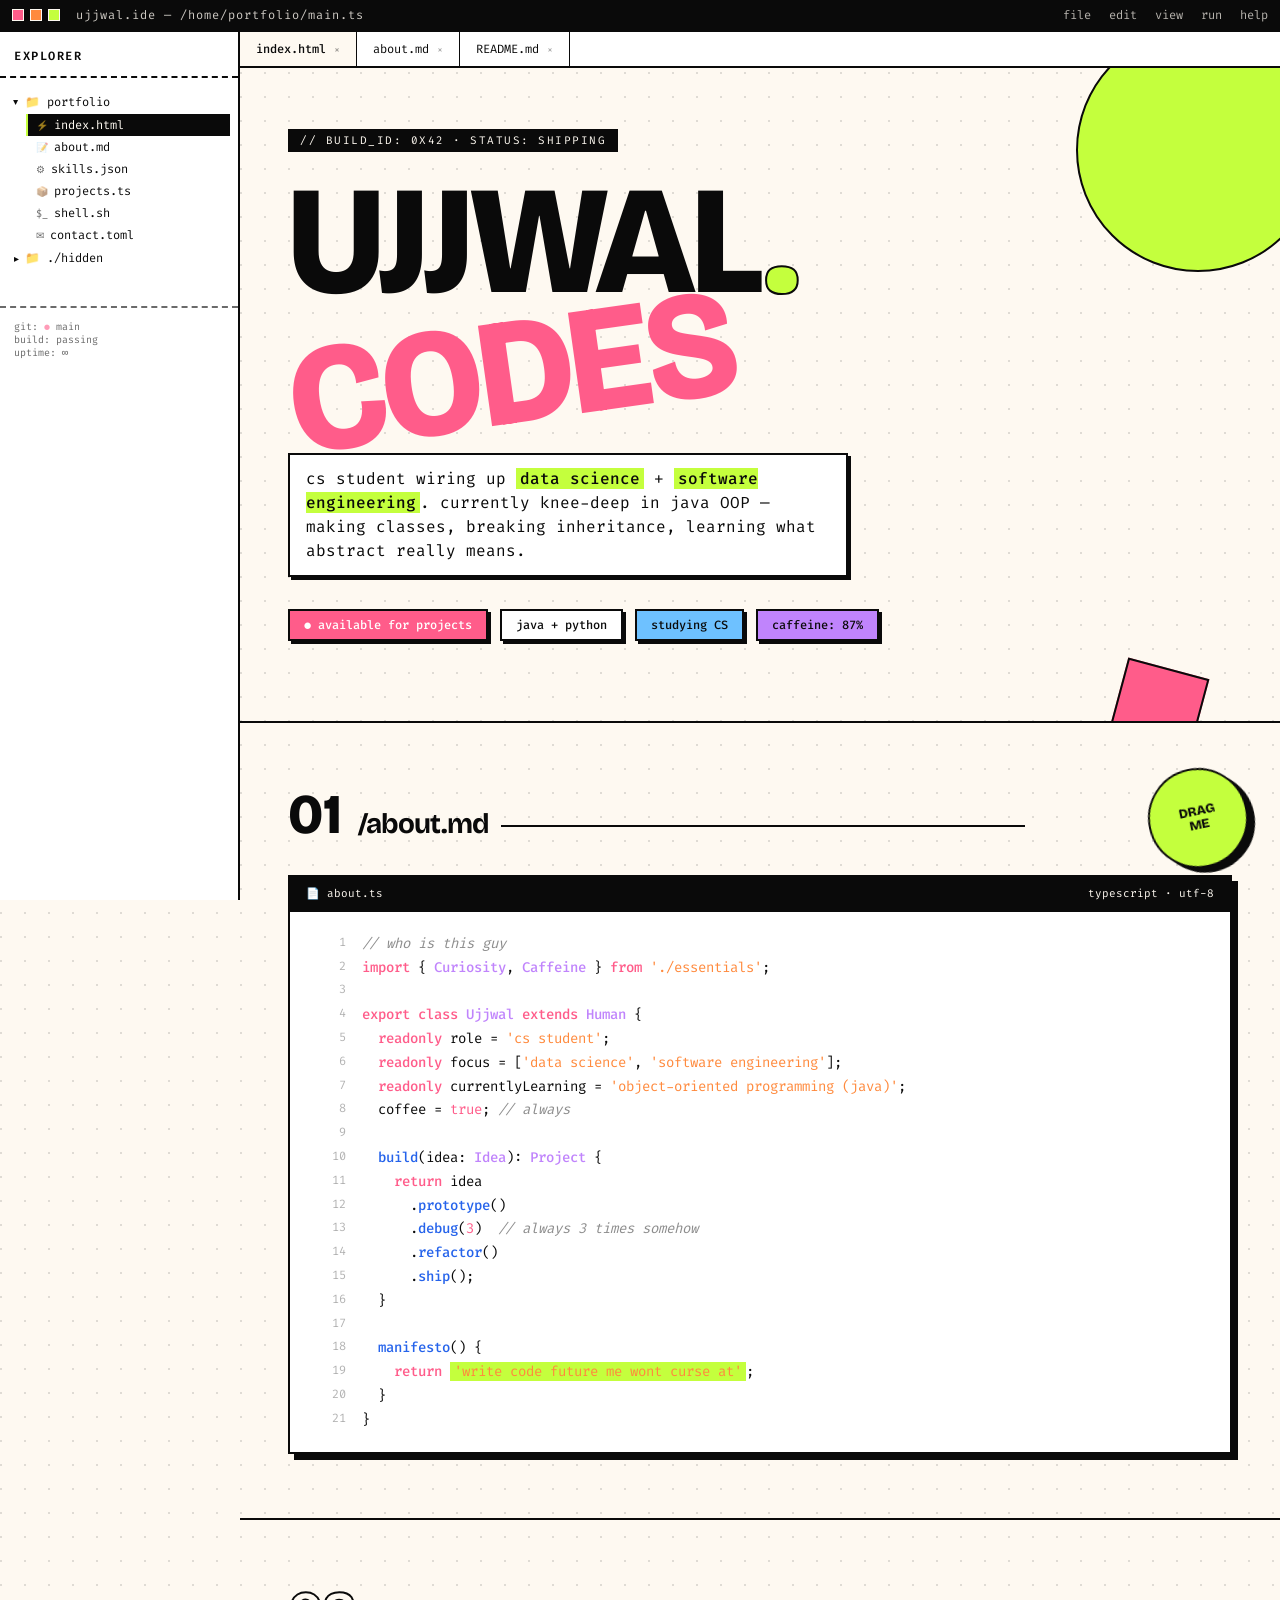
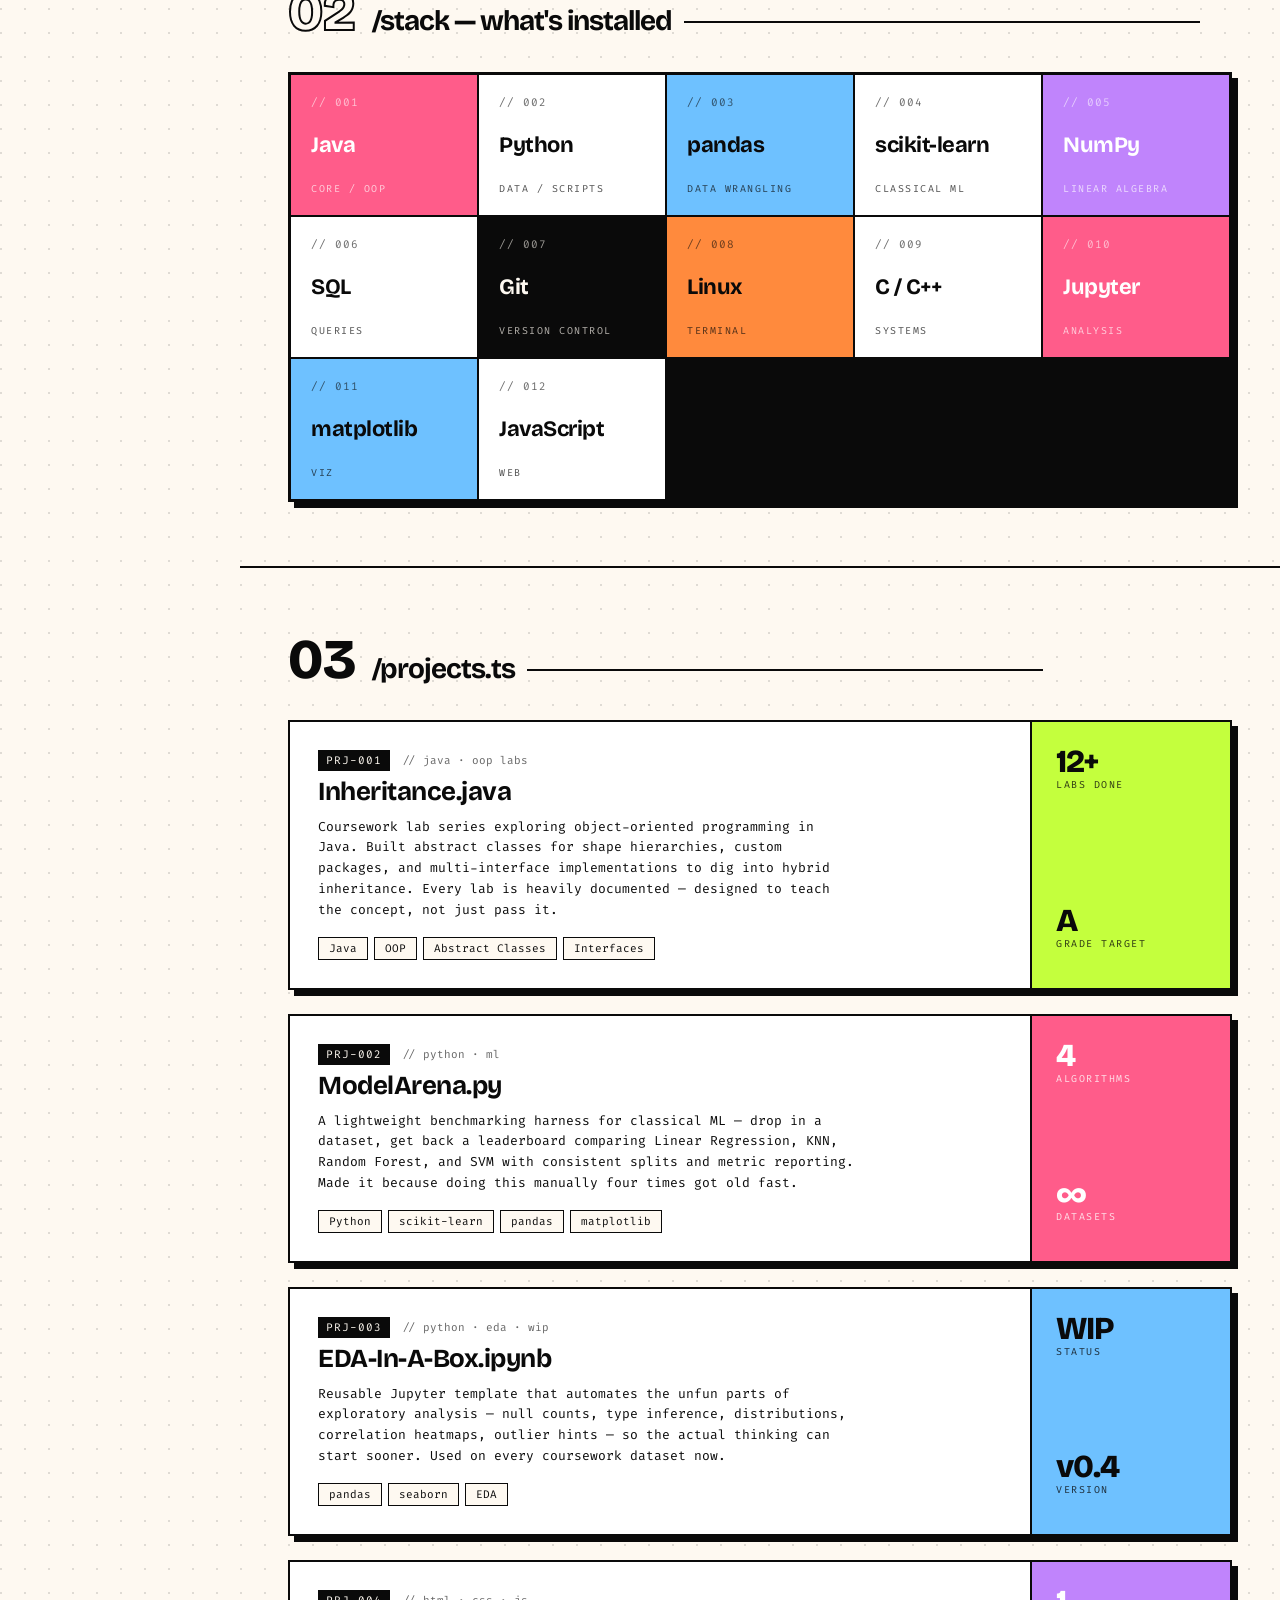
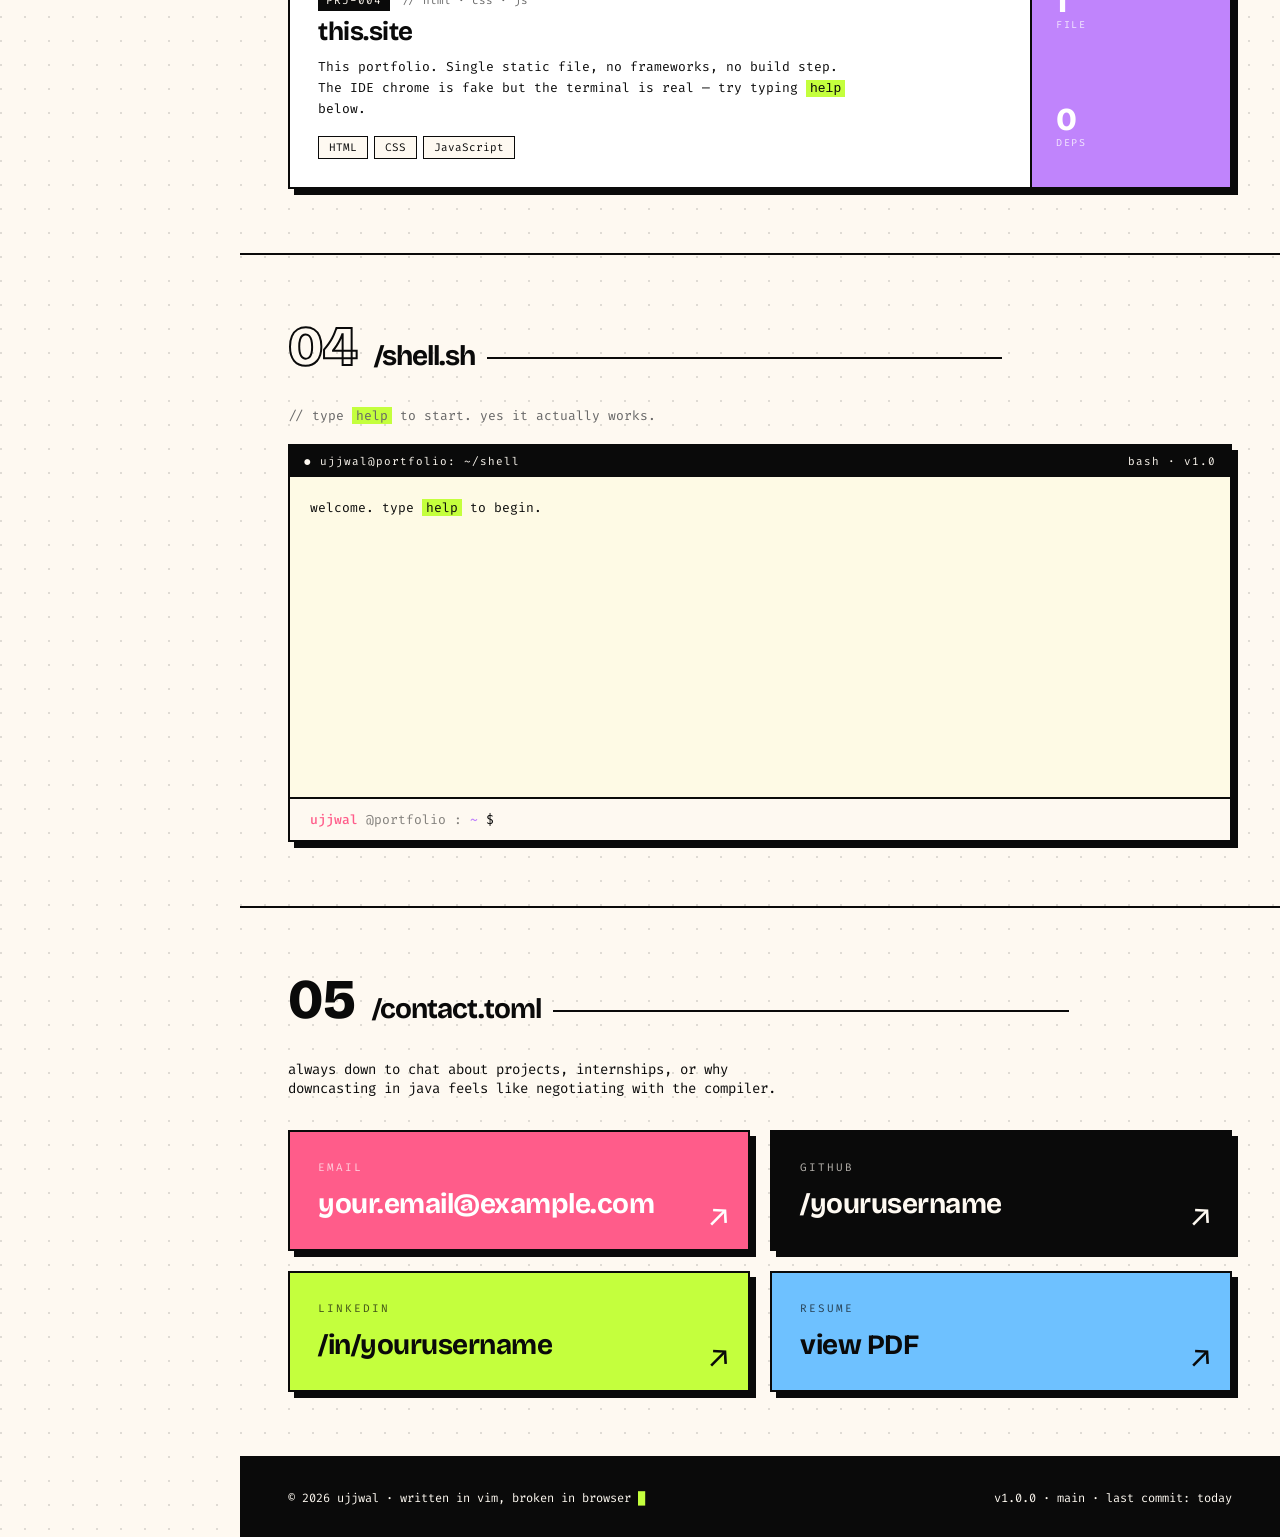
==== Website.html @ 913c8fa2 "Add index.html" ====
<!DOCTYPE html>
<html lang="en">
<head>
<meta charset="UTF-8" />
<meta name="viewport" content="width=device-width, initial-scale=1.0" />
<title>ujjwal.ide — /home/portfolio</title>
<link rel="preconnect" href="https://fonts.googleapis.com">
<link rel="preconnect" href="https://fonts.gstatic.com" crossorigin>
<link href="https://fonts.googleapis.com/css2?family=Fira+Code:wght@300;400;500;600&family=Bricolage+Grotesque:wght@400;700;900&display=swap" rel="stylesheet">
<style>
  :root {
    --bg: #fef9f1;
    --ink: #0a0a0a;
    --paper: #ffffff;
    --rose: #ff5c8a;
    --acid: #c4ff3d;
    --sky: #6ec1ff;
    --orange: #ff8a3d;
    --violet: #c084fc;
    --shadow: 6px 6px 0 var(--ink);
    --shadow-sm: 3px 3px 0 var(--ink);
    --mono: 'Fira Code', ui-monospace, monospace;
    --display: 'Bricolage Grotesque', system-ui, sans-serif;
  }
  * { box-sizing: border-box; margin: 0; padding: 0; }
  html, body { background: var(--bg); color: var(--ink); font-family: var(--mono); overflow-x: hidden; }
  body {
    background-image: radial-gradient(circle at 1px 1px, rgba(0,0,0,0.12) 1px, transparent 0);
    background-size: 24px 24px;
    min-height: 100vh;
  }

  .topbar {
    display: flex; align-items: center;
    border-bottom: 2px solid var(--ink);
    background: var(--ink); color: var(--bg);
    font-size: 12px; height: 32px;
    padding: 0 12px; gap: 16px;
    position: sticky; top: 0; z-index: 100;
  }
  .topbar .dots { display: flex; gap: 6px; }
  .topbar .dots span { width: 12px; height: 12px; border: 1.5px solid var(--bg); }
  .topbar .dots span:nth-child(1) { background: var(--rose); }
  .topbar .dots span:nth-child(2) { background: var(--orange); }
  .topbar .dots span:nth-child(3) { background: var(--acid); }
  .topbar .title { letter-spacing: 1px; opacity: 0.8; }
  .topbar .menu { display: flex; gap: 18px; margin-left: auto; }
  .topbar .menu span { opacity: 0.7; }

  .ide { display: grid; grid-template-columns: 240px 1fr; min-height: calc(100vh - 32px); }

  .sidebar {
    border-right: 2px solid var(--ink);
    background: var(--paper);
    padding: 16px 0;
    position: sticky; top: 32px;
    height: calc(100vh - 32px);
    overflow-y: auto; font-size: 12px;
  }
  .sidebar-head {
    padding: 0 14px 12px;
    text-transform: uppercase;
    letter-spacing: 1.5px; font-weight: 600;
    border-bottom: 2px dashed var(--ink);
    margin-bottom: 8px;
  }
  .tree { padding: 4px 8px; }
  .tree-folder {
    cursor: pointer; padding: 4px 6px;
    user-select: none;
    display: flex; align-items: center; gap: 6px;
  }
  .tree-folder:hover { background: var(--acid); }
  .tree-folder .arrow { display: inline-block; transition: transform 0.2s; font-size: 10px; }
  .tree-folder.open .arrow { transform: rotate(90deg); }
  .tree-children { padding-left: 18px; display: none; }
  .tree-folder.open + .tree-children { display: block; }
  .tree-file {
    cursor: pointer; padding: 3px 8px;
    display: flex; align-items: center; gap: 6px;
    border-left: 2px solid transparent;
  }
  .tree-file:hover { background: var(--bg); border-left-color: var(--rose); }
  .tree-file.active { background: var(--ink); color: var(--bg); border-left-color: var(--acid); }
  .tree-file .icon { font-size: 10px; opacity: 0.6; }
  .sidebar-footer {
    margin-top: 32px; padding: 12px 14px;
    border-top: 2px dashed var(--ink);
    font-size: 10px; opacity: 0.6;
  }
  .sidebar-footer .blink { color: var(--rose); animation: blink 1s steps(2) infinite; }
  @keyframes blink { 50% { opacity: 0; } }

  .main { display: flex; flex-direction: column; min-width: 0; }

  .tabs {
    display: flex; border-bottom: 2px solid var(--ink);
    background: var(--paper); overflow-x: auto; height: 36px;
  }
  .tab {
    padding: 0 16px;
    display: flex; align-items: center; gap: 8px;
    font-size: 12px;
    border-right: 1.5px solid var(--ink);
    white-space: nowrap;
  }
  .tab.active { background: var(--bg); font-weight: 500; }
  .tab .x { opacity: 0.4; font-size: 10px; }

  .hero-block {
    padding: 60px 48px 80px;
    border-bottom: 2px solid var(--ink);
    position: relative; overflow: hidden;
  }
  .hero-block::before {
    content: ''; position: absolute;
    top: -40px; right: -40px;
    width: 240px; height: 240px;
    background: var(--acid);
    border: 2px solid var(--ink);
    border-radius: 50%; z-index: 0;
  }
  .hero-block::after {
    content: ''; position: absolute;
    bottom: -30px; right: 80px;
    width: 80px; height: 80px;
    background: var(--rose);
    border: 2px solid var(--ink);
    z-index: 0; transform: rotate(15deg);
  }
  .hero-tag {
    display: inline-block;
    background: var(--ink); color: var(--bg);
    padding: 4px 12px; font-size: 11px;
    letter-spacing: 1.5px; text-transform: uppercase;
    margin-bottom: 24px; position: relative; z-index: 2;
  }
  .hero-name {
    font-family: var(--display);
    font-size: clamp(56px, 12vw, 160px);
    font-weight: 900; line-height: 0.85;
    letter-spacing: -4px;
    position: relative; z-index: 2;
    margin-bottom: 16px;
  }
  .hero-name .squiggle { color: var(--rose); display: inline-block; transform: rotate(-8deg); }
  .hero-name .dot { color: var(--acid); -webkit-text-stroke: 2px var(--ink); }
  .hero-sub {
    font-size: 16px; max-width: 560px;
    line-height: 1.5; margin-bottom: 32px;
    position: relative; z-index: 2;
    background: var(--paper); padding: 12px 16px;
    border: 2px solid var(--ink);
    box-shadow: var(--shadow-sm);
    display: inline-block;
  }
  .hero-sub .marker { background: var(--acid); padding: 0 4px; font-weight: 500; }
  .hero-meta { display: flex; flex-wrap: wrap; gap: 12px; position: relative; z-index: 2; }
  .pill {
    padding: 6px 14px; background: var(--paper);
    border: 2px solid var(--ink);
    font-size: 12px; font-weight: 500;
    box-shadow: var(--shadow-sm);
  }
  .pill.rose { background: var(--rose); color: var(--paper); }
  .pill.sky { background: var(--sky); }
  .pill.violet { background: var(--violet); }

  .block { padding: 64px 48px; border-bottom: 2px solid var(--ink); }
  .block-head {
    display: flex; align-items: baseline; gap: 16px;
    margin-bottom: 32px;
  }
  .block-num {
    font-family: var(--display);
    font-size: 56px; font-weight: 900;
    line-height: 1;
  }
  .block-num.outline { color: transparent; -webkit-text-stroke: 2px var(--ink); }
  .block-title {
    font-family: var(--display);
    font-size: 28px; font-weight: 700;
    letter-spacing: -1px; flex: 1;
  }
  .block-title::after {
    content: ''; display: inline-block;
    width: 60%; height: 2px; background: var(--ink);
    margin-left: 12px; vertical-align: middle;
  }

  .codefile {
    background: var(--paper); border: 2px solid var(--ink);
    box-shadow: var(--shadow);
    font-size: 14px; line-height: 1.7; overflow: hidden;
  }
  .codefile-head {
    background: var(--ink); color: var(--bg);
    padding: 8px 16px; font-size: 11px;
    display: flex; justify-content: space-between;
  }
  .codefile-body { padding: 20px 24px; counter-reset: line; }
  .cl { display: grid; grid-template-columns: 32px 1fr; gap: 16px; }
  .cl::before {
    counter-increment: line; content: counter(line);
    color: rgba(0,0,0,0.3); font-size: 12px;
    text-align: right; user-select: none;
  }
  .kw { color: var(--rose); font-weight: 500; }
  .cls { color: var(--violet); font-weight: 500; }
  .fn { color: #2563eb; font-weight: 500; }
  .str { color: var(--orange); }
  .cmt { color: rgba(0,0,0,0.45); font-style: italic; }
  .num-lit { color: var(--rose); }
  .hl { background: var(--acid); padding: 0 4px; }

  .skills-wall {
    display: grid;
    grid-template-columns: repeat(auto-fill, minmax(180px, 1fr));
    gap: 0;
    border: 2px solid var(--ink);
    background: var(--ink);
    box-shadow: var(--shadow);
  }
  .skill-cell {
    background: var(--paper);
    padding: 20px; margin: 1px;
    transition: all 0.2s;
    min-height: 140px;
    display: flex; flex-direction: column; justify-content: space-between;
  }
  .skill-cell:hover {
    background: var(--acid);
    transform: scale(1.05);
    z-index: 5; position: relative;
    box-shadow: var(--shadow-sm);
  }
  .skill-cell.rose { background: var(--rose); color: var(--paper); }
  .skill-cell.sky { background: var(--sky); }
  .skill-cell.violet { background: var(--violet); color: var(--paper); }
  .skill-cell.dark { background: var(--ink); color: var(--bg); }
  .skill-cell.dark:hover { background: var(--ink); color: var(--acid); transform: scale(1.05); }
  .skill-cell.orange { background: var(--orange); }
  .skill-cell .skill-num { font-size: 11px; opacity: 0.6; letter-spacing: 1px; }
  .skill-cell .skill-name {
    font-family: var(--display);
    font-size: 22px; font-weight: 700;
    line-height: 1.1; letter-spacing: -0.5px;
    margin: 8px 0;
  }
  .skill-cell .skill-cat {
    font-size: 10px; opacity: 0.7;
    text-transform: uppercase; letter-spacing: 1.5px;
  }

  .projects-stack { display: grid; gap: 24px; }
  .pcard {
    background: var(--paper);
    border: 2px solid var(--ink);
    box-shadow: var(--shadow);
    display: grid;
    grid-template-columns: 1fr 200px;
    overflow: hidden;
    transition: all 0.2s;
  }
  .pcard:hover { transform: translate(-3px, -3px); box-shadow: 9px 9px 0 var(--ink); }
  .pcard-body { padding: 28px; }
  .pcard-head { display: flex; align-items: center; gap: 12px; margin-bottom: 8px; }
  .pcard-id {
    font-size: 11px;
    background: var(--ink); color: var(--bg);
    padding: 3px 8px; letter-spacing: 1px;
  }
  .pcard h3 {
    font-family: var(--display);
    font-size: 26px; font-weight: 700;
    letter-spacing: -0.5px;
    margin: 8px 0 12px; line-height: 1;
  }
  .pcard p { font-size: 13px; line-height: 1.6; margin-bottom: 16px; max-width: 540px; }
  .ptags { display: flex; gap: 6px; flex-wrap: wrap; }
  .ptag {
    font-size: 11px; padding: 3px 10px;
    background: var(--bg); border: 1.5px solid var(--ink);
  }
  .pcard-side {
    background: var(--acid);
    border-left: 2px solid var(--ink);
    padding: 24px;
    display: flex; flex-direction: column; justify-content: space-between;
    font-size: 11px;
  }
  .pcard:nth-child(2) .pcard-side { background: var(--rose); color: var(--paper); }
  .pcard:nth-child(3) .pcard-side { background: var(--sky); }
  .pcard:nth-child(4) .pcard-side { background: var(--violet); color: var(--paper); }
  .pcard-stat { margin-bottom: 14px; }
  .pcard-stat .v {
    font-family: var(--display);
    font-size: 32px; font-weight: 900;
    line-height: 1; letter-spacing: -1px;
  }
  .pcard-stat .l {
    font-size: 10px; text-transform: uppercase;
    letter-spacing: 1.5px; opacity: 0.8;
  }

  .term-wrap {
    background: var(--paper);
    border: 2px solid var(--ink);
    box-shadow: var(--shadow);
  }
  .term-bar {
    background: var(--ink); color: var(--bg);
    padding: 8px 14px; font-size: 11px;
    display: flex; justify-content: space-between;
    letter-spacing: 1px;
  }
  .term-screen {
    padding: 20px; height: 320px;
    overflow-y: auto; font-size: 13px;
    line-height: 1.7; background: #fefae5;
  }
  .term-screen::-webkit-scrollbar { width: 8px; }
  .term-screen::-webkit-scrollbar-thumb { background: var(--ink); }
  .term-line { white-space: pre-wrap; word-break: break-word; }
  .p-user { color: var(--rose); font-weight: 500; }
  .p-host { color: var(--ink); opacity: 0.5; }
  .p-path { color: var(--violet); font-weight: 500; }
  .term-out .ok { color: #16a34a; font-weight: 500; }
  .term-out .err { color: var(--rose); }
  .term-input-row {
    border-top: 2px solid var(--ink);
    padding: 12px 20px;
    display: flex; align-items: center; gap: 8px;
    background: var(--bg); font-size: 13px;
  }
  .term-input {
    flex: 1; background: transparent;
    border: 0; outline: 0;
    font-family: var(--mono); font-size: 13px;
    color: var(--ink); caret-color: var(--rose);
  }

  .contact-mosaic {
    display: grid;
    grid-template-columns: repeat(2, 1fr);
    gap: 20px;
  }
  .ccard {
    border: 2px solid var(--ink);
    padding: 28px; background: var(--paper);
    box-shadow: var(--shadow);
    text-decoration: none; color: var(--ink);
    transition: all 0.15s;
    position: relative; overflow: hidden;
  }
  .ccard:hover { transform: translate(-3px, -3px); box-shadow: 9px 9px 0 var(--ink); }
  .ccard:nth-child(1) { background: var(--rose); color: var(--paper); }
  .ccard:nth-child(2) { background: var(--ink); color: var(--bg); }
  .ccard:nth-child(3) { background: var(--acid); }
  .ccard:nth-child(4) { background: var(--sky); }
  .ccard .label {
    font-size: 11px; text-transform: uppercase;
    letter-spacing: 2px; opacity: 0.7;
  }
  .ccard .val {
    font-family: var(--display);
    font-size: 28px; font-weight: 700;
    margin-top: 12px; letter-spacing: -0.5px;
    word-break: break-all;
  }
  .ccard .arrow {
    position: absolute; bottom: 16px; right: 20px;
    font-size: 32px; line-height: 1;
    transition: transform 0.2s;
  }
  .ccard:hover .arrow { transform: translate(4px, -4px); }

  .foot {
    padding: 32px 48px;
    background: var(--ink); color: var(--bg);
    display: flex; justify-content: space-between; align-items: center;
    font-size: 12px;
  }
  .foot .blink { color: var(--acid); animation: blink 1s steps(2) infinite; }

  .sticker {
    position: fixed;
    width: 100px; height: 100px;
    background: var(--acid);
    border: 2px solid var(--ink);
    border-radius: 50%;
    display: flex; align-items: center; justify-content: center;
    font-family: var(--display); font-weight: 900;
    font-size: 13px; text-align: center;
    cursor: grab;
    box-shadow: var(--shadow);
    z-index: 90; user-select: none;
    transform: rotate(-12deg);
    bottom: 32px; right: 32px;
    line-height: 1.1; padding: 8px;
  }
  .sticker:active { cursor: grabbing; }

  @media (max-width: 880px) {
    .ide { grid-template-columns: 1fr; }
    .sidebar { display: none; }
    .hero-block, .block { padding: 40px 24px; }
    .pcard { grid-template-columns: 1fr; }
    .pcard-side { border-left: 0; border-top: 2px solid var(--ink); flex-direction: row; gap: 16px; flex-wrap: wrap; }
    .contact-mosaic { grid-template-columns: 1fr; }
    .foot { flex-direction: column; gap: 8px; padding: 24px; }
    .sticker { display: none; }
  }
</style>
</head>
<body>

<div class="topbar">
  <div class="dots"><span></span><span></span><span></span></div>
  <div class="title">ujjwal.ide — /home/portfolio/main.ts</div>
  <div class="menu">
    <span>file</span><span>edit</span><span>view</span><span>run</span><span>help</span>
  </div>
</div>

<div class="ide">

  <aside class="sidebar">
    <div class="sidebar-head">explorer</div>
    <div class="tree">
      <div class="tree-folder open"><span class="arrow">▸</span> 📁 portfolio</div>
      <div class="tree-children">
        <div class="tree-file active" data-target="hero"><span class="icon">⚡</span> index.html</div>
        <div class="tree-file" data-target="about"><span class="icon">📝</span> about.md</div>
        <div class="tree-file" data-target="skills"><span class="icon">⚙</span> skills.json</div>
        <div class="tree-file" data-target="projects"><span class="icon">📦</span> projects.ts</div>
        <div class="tree-file" data-target="terminal"><span class="icon">$_</span> shell.sh</div>
        <div class="tree-file" data-target="contact"><span class="icon">✉</span> contact.toml</div>
      </div>
      <div class="tree-folder"><span class="arrow">▸</span> 📁 ./hidden</div>
    </div>
    <div class="sidebar-footer">
      git: <span class="blink">●</span> main<br/>
      build: passing<br/>
      uptime: ∞
    </div>
  </aside>

  <main class="main">
    <div class="tabs">
      <div class="tab active">index.html <span class="x">×</span></div>
      <div class="tab">about.md <span class="x">×</span></div>
      <div class="tab">README.md <span class="x">×</span></div>
    </div>

    <section class="hero-block" id="hero">
      <div class="hero-tag">// build_id: 0x42 · status: shipping</div>
      <h1 class="hero-name">UJJWAL<span class="dot">.</span><br/><span class="squiggle">CODES</span></h1>
      <div class="hero-sub">
        cs student wiring up <span class="marker">data science</span> + <span class="marker">software engineering</span>. currently knee-deep in java OOP — making classes, breaking inheritance, learning what abstract really means.
      </div>
      <div class="hero-meta">
        <span class="pill rose">● available for projects</span>
        <span class="pill">java + python</span>
        <span class="pill sky">studying CS</span>
        <span class="pill violet">caffeine: 87%</span>
      </div>
    </section>

    <section class="block" id="about">
      <div class="block-head">
        <div class="block-num">01</div>
        <div class="block-title">/about.md</div>
      </div>
      <div class="codefile">
        <div class="codefile-head">
          <span>📄 about.ts</span>
          <span>typescript · utf-8</span>
        </div>
        <div class="codefile-body">
          <div class="cl"><span><span class="cmt">// who is this guy</span></span></div>
          <div class="cl"><span><span class="kw">import</span> { <span class="cls">Curiosity</span>, <span class="cls">Caffeine</span> } <span class="kw">from</span> <span class="str">'./essentials'</span>;</span></div>
          <div class="cl"><span>&nbsp;</span></div>
          <div class="cl"><span><span class="kw">export class</span> <span class="cls">Ujjwal</span> <span class="kw">extends</span> <span class="cls">Human</span> {</span></div>
          <div class="cl"><span>&nbsp;&nbsp;<span class="kw">readonly</span> role = <span class="str">'cs student'</span>;</span></div>
          <div class="cl"><span>&nbsp;&nbsp;<span class="kw">readonly</span> focus = [<span class="str">'data science'</span>, <span class="str">'software engineering'</span>];</span></div>
          <div class="cl"><span>&nbsp;&nbsp;<span class="kw">readonly</span> currentlyLearning = <span class="str">'object-oriented programming (java)'</span>;</span></div>
          <div class="cl"><span>&nbsp;&nbsp;coffee = <span class="num-lit">true</span>; <span class="cmt">// always</span></span></div>
          <div class="cl"><span>&nbsp;</span></div>
          <div class="cl"><span>&nbsp;&nbsp;<span class="fn">build</span>(idea: <span class="cls">Idea</span>): <span class="cls">Project</span> {</span></div>
          <div class="cl"><span>&nbsp;&nbsp;&nbsp;&nbsp;<span class="kw">return</span> idea</span></div>
          <div class="cl"><span>&nbsp;&nbsp;&nbsp;&nbsp;&nbsp;&nbsp;.<span class="fn">prototype</span>()</span></div>
          <div class="cl"><span>&nbsp;&nbsp;&nbsp;&nbsp;&nbsp;&nbsp;.<span class="fn">debug</span>(<span class="num-lit">3</span>)&nbsp;&nbsp;<span class="cmt">// always 3 times somehow</span></span></div>
          <div class="cl"><span>&nbsp;&nbsp;&nbsp;&nbsp;&nbsp;&nbsp;.<span class="fn">refactor</span>()</span></div>
          <div class="cl"><span>&nbsp;&nbsp;&nbsp;&nbsp;&nbsp;&nbsp;.<span class="fn">ship</span>();</span></div>
          <div class="cl"><span>&nbsp;&nbsp;}</span></div>
          <div class="cl"><span>&nbsp;</span></div>
          <div class="cl"><span>&nbsp;&nbsp;<span class="fn">manifesto</span>() {</span></div>
          <div class="cl"><span>&nbsp;&nbsp;&nbsp;&nbsp;<span class="kw">return</span> <span class="hl"><span class="str">'write code future me wont curse at'</span></span>;</span></div>
          <div class="cl"><span>&nbsp;&nbsp;}</span></div>
          <div class="cl"><span>}</span></div>
        </div>
      </div>
    </section>

    <section class="block" id="skills">
      <div class="block-head">
        <div class="block-num outline">02</div>
        <div class="block-title">/stack — what's installed</div>
      </div>
      <div class="skills-wall">
        <div class="skill-cell rose"><span class="skill-num">// 001</span><div class="skill-name">Java</div><span class="skill-cat">core / OOP</span></div>
        <div class="skill-cell"><span class="skill-num">// 002</span><div class="skill-name">Python</div><span class="skill-cat">data / scripts</span></div>
        <div class="skill-cell sky"><span class="skill-num">// 003</span><div class="skill-name">pandas</div><span class="skill-cat">data wrangling</span></div>
        <div class="skill-cell"><span class="skill-num">// 004</span><div class="skill-name">scikit-learn</div><span class="skill-cat">classical ML</span></div>
        <div class="skill-cell violet"><span class="skill-num">// 005</span><div class="skill-name">NumPy</div><span class="skill-cat">linear algebra</span></div>
        <div class="skill-cell"><span class="skill-num">// 006</span><div class="skill-name">SQL</div><span class="skill-cat">queries</span></div>
        <div class="skill-cell dark"><span class="skill-num">// 007</span><div class="skill-name">Git</div><span class="skill-cat">version control</span></div>
        <div class="skill-cell orange"><span class="skill-num">// 008</span><div class="skill-name">Linux</div><span class="skill-cat">terminal</span></div>
        <div class="skill-cell"><span class="skill-num">// 009</span><div class="skill-name">C / C++</div><span class="skill-cat">systems</span></div>
        <div class="skill-cell rose"><span class="skill-num">// 010</span><div class="skill-name">Jupyter</div><span class="skill-cat">analysis</span></div>
        <div class="skill-cell sky"><span class="skill-num">// 011</span><div class="skill-name">matplotlib</div><span class="skill-cat">viz</span></div>
        <div class="skill-cell"><span class="skill-num">// 012</span><div class="skill-name">JavaScript</div><span class="skill-cat">web</span></div>
      </div>
    </section>

    <section class="block" id="projects">
      <div class="block-head">
        <div class="block-num">03</div>
        <div class="block-title">/projects.ts</div>
      </div>
      <div class="projects-stack">

        <div class="pcard">
          <div class="pcard-body">
            <div class="pcard-head">
              <span class="pcard-id">PRJ-001</span>
              <span style="font-size:11px;color:#666;">// java · oop labs</span>
            </div>
            <h3>Inheritance.java</h3>
            <p>Coursework lab series exploring object-oriented programming in Java. Built abstract classes for shape hierarchies, custom packages, and multi-interface implementations to dig into hybrid inheritance. Every lab is heavily documented — designed to teach the concept, not just pass it.</p>
            <div class="ptags"><span class="ptag">Java</span><span class="ptag">OOP</span><span class="ptag">Abstract Classes</span><span class="ptag">Interfaces</span></div>
          </div>
          <div class="pcard-side">
            <div class="pcard-stat"><div class="v">12+</div><div class="l">labs done</div></div>
            <div class="pcard-stat"><div class="v">A</div><div class="l">grade target</div></div>
          </div>
        </div>

        <div class="pcard">
          <div class="pcard-body">
            <div class="pcard-head">
              <span class="pcard-id">PRJ-002</span>
              <span style="font-size:11px;color:#666;">// python · ml</span>
            </div>
            <h3>ModelArena.py</h3>
            <p>A lightweight benchmarking harness for classical ML — drop in a dataset, get back a leaderboard comparing Linear Regression, KNN, Random Forest, and SVM with consistent splits and metric reporting. Made it because doing this manually four times got old fast.</p>
            <div class="ptags"><span class="ptag">Python</span><span class="ptag">scikit-learn</span><span class="ptag">pandas</span><span class="ptag">matplotlib</span></div>
          </div>
          <div class="pcard-side">
            <div class="pcard-stat"><div class="v">4</div><div class="l">algorithms</div></div>
            <div class="pcard-stat"><div class="v">∞</div><div class="l">datasets</div></div>
          </div>
        </div>

        <div class="pcard">
          <div class="pcard-body">
            <div class="pcard-head">
              <span class="pcard-id">PRJ-003</span>
              <span style="font-size:11px;color:#666;">// python · eda · wip</span>
            </div>
            <h3>EDA-In-A-Box.ipynb</h3>
            <p>Reusable Jupyter template that automates the unfun parts of exploratory analysis — null counts, type inference, distributions, correlation heatmaps, outlier hints — so the actual thinking can start sooner. Used on every coursework dataset now.</p>
            <div class="ptags"><span class="ptag">pandas</span><span class="ptag">seaborn</span><span class="ptag">EDA</span></div>
          </div>
          <div class="pcard-side">
            <div class="pcard-stat"><div class="v">WIP</div><div class="l">status</div></div>
            <div class="pcard-stat"><div class="v">v0.4</div><div class="l">version</div></div>
          </div>
        </div>

        <div class="pcard">
          <div class="pcard-body">
            <div class="pcard-head">
              <span class="pcard-id">PRJ-004</span>
              <span style="font-size:11px;color:#666;">// html · css · js</span>
            </div>
            <h3>this.site</h3>
            <p>This portfolio. Single static file, no frameworks, no build step. The IDE chrome is fake but the terminal is real — try typing <code style="background:var(--acid);padding:1px 4px;">help</code> below.</p>
            <div class="ptags"><span class="ptag">HTML</span><span class="ptag">CSS</span><span class="ptag">JavaScript</span></div>
          </div>
          <div class="pcard-side">
            <div class="pcard-stat"><div class="v">1</div><div class="l">file</div></div>
            <div class="pcard-stat"><div class="v">0</div><div class="l">deps</div></div>
          </div>
        </div>

      </div>
    </section>

    <section class="block" id="terminal">
      <div class="block-head">
        <div class="block-num outline">04</div>
        <div class="block-title">/shell.sh</div>
      </div>
      <p style="font-size:13px;margin-bottom:20px;color:#666;">// type <span class="hl">help</span> to start. yes it actually works.</p>
      <div class="term-wrap">
        <div class="term-bar">
          <span>● ujjwal@portfolio: ~/shell</span>
          <span>bash · v1.0</span>
        </div>
        <div class="term-screen" id="termScreen">
          <div class="term-line term-out">welcome. type <span class="hl">help</span> to begin.</div>
          <div class="term-line term-out">&nbsp;</div>
        </div>
        <div class="term-input-row">
          <span class="p-user">ujjwal</span><span class="p-host">@portfolio</span><span class="p-host">:</span><span class="p-path">~</span><span>$</span>
          <input id="termInput" class="term-input" autocomplete="off" spellcheck="false" />
        </div>
      </div>
    </section>

    <section class="block" id="contact">
      <div class="block-head">
        <div class="block-num">05</div>
        <div class="block-title">/contact.toml</div>
      </div>
      <p style="font-size:14px;margin-bottom:32px;max-width:520px;">always down to chat about projects, internships, or why downcasting in java feels like negotiating with the compiler.</p>
      <div class="contact-mosaic">
        <a class="ccard" href="mailto:your.email@example.com">
          <div class="label">email</div>
          <div class="val">your.email@example.com</div>
          <div class="arrow">↗</div>
        </a>
        <a class="ccard" href="https://github.com/yourusername" target="_blank" rel="noopener">
          <div class="label">github</div>
          <div class="val">/yourusername</div>
          <div class="arrow">↗</div>
        </a>
        <a class="ccard" href="https://linkedin.com/in/yourusername" target="_blank" rel="noopener">
          <div class="label">linkedin</div>
          <div class="val">/in/yourusername</div>
          <div class="arrow">↗</div>
        </a>
        <a class="ccard" href="#">
          <div class="label">resume</div>
          <div class="val">view PDF</div>
          <div class="arrow">↗</div>
        </a>
      </div>
    </section>

    <div class="foot">
      <div>© <span id="year"></span> ujjwal · written in vim, broken in browser <span class="blink">█</span></div>
      <div>v1.0.0 · main · last commit: today</div>
    </div>

  </main>
</div>

<div class="sticker" id="sticker">DRAG<br/>ME</div>

<script>
  document.getElementById('year').textContent = new Date().getFullYear();

  document.querySelectorAll('.tree-folder').forEach(f => {
    f.addEventListener('click', () => f.classList.toggle('open'));
  });
  document.querySelectorAll('.tree-file').forEach(f => {
    f.addEventListener('click', () => {
      document.querySelectorAll('.tree-file').forEach(x => x.classList.remove('active'));
      f.classList.add('active');
      const t = f.dataset.target;
      if (t) document.getElementById(t).scrollIntoView({ behavior: 'smooth', block: 'start' });
    });
  });

  (() => {
    const s = document.getElementById('sticker');
    if (!s) return;
    let dragging = false, ox = 0, oy = 0;
    s.addEventListener('mousedown', e => {
      dragging = true;
      const r = s.getBoundingClientRect();
      ox = e.clientX - r.left;
      oy = e.clientY - r.top;
      s.style.bottom = 'auto'; s.style.right = 'auto';
      e.preventDefault();
    });
    document.addEventListener('mousemove', e => {
      if (!dragging) return;
      s.style.left = (e.clientX - ox) + 'px';
      s.style.top = (e.clientY - oy) + 'px';
    });
    document.addEventListener('mouseup', () => dragging = false);
  })();

  const screen = document.getElementById('termScreen');
  const input = document.getElementById('termInput');
  const history = [];
  let hi = -1;

  const print = (html, cls = 'term-out') => {
    const d = document.createElement('div');
    d.className = 'term-line ' + cls;
    d.innerHTML = html;
    screen.appendChild(d);
    screen.scrollTop = screen.scrollHeight;
  };

  const esc = s => s.replace(/&/g,'&amp;').replace(/</g,'&lt;').replace(/>/g,'&gt;');

  const CMDS = {
    help: () => [
      '<span class="hl">commands</span>:',
      '',
      '  <span class="ok">about</span>      → who am i',
      '  <span class="ok">skills</span>     → what i know',
      '  <span class="ok">projects</span>   → what i have built',
      '  <span class="ok">contact</span>    → how to reach me',
      '  <span class="ok">stack</span>      → current toolkit',
      '  <span class="ok">whoami</span>     → identity check',
      '  <span class="ok">ls</span>         → list files',
      '  <span class="ok">date</span>       → time',
      '  <span class="ok">clear</span>      → clear screen',
      '  <span class="ok">sudo</span>       → permission denied',
      '  <span class="ok">coffee</span>     → priorities',
      '  <span class="ok">hack</span>       → hack the planet',
      '',
      '<span style="opacity:0.6">// hidden cmd somewhere. find it.</span>'
    ],
    about: () => [
      'name      : ujjwal',
      'role      : cs student',
      'focus     : <span class="hl">data science + software engineering</span>',
      'studying  : object-oriented programming (java)',
      'philosophy: write code future you doesn\'t curse at',
    ],
    skills: () => [
      'lang      : java, python, c/c++, sql, javascript',
      'oop       : inheritance, polymorphism, abstraction, interfaces',
      'data      : pandas, numpy, sklearn, matplotlib',
      'tools     : git, linux, jupyter',
      'learning  : deep learning, system design, cloud',
    ],
    stack: () => ['java · python · git · linux · curiosity · chai · stack overflow'],
    projects: () => [
      'PRJ-001 inheritance.java   <span style="opacity:0.6">[oop labs]</span>',
      'PRJ-002 modelarena.py      <span style="opacity:0.6">[ml benchmarks]</span>',
      'PRJ-003 eda-in-a-box.ipynb <span style="opacity:0.6">[wip]</span>',
      'PRJ-004 this.site          <span style="opacity:0.6">[you are here]</span>',
    ],
    contact: () => [
      'email   : your.email@example.com',
      'github  : github.com/yourusername',
      'linkedin: linkedin.com/in/yourusername',
    ],
    whoami: () => ['ujjwal // student · builder · debugger of own code'],
    ls: () => ['about.md  skills.json  projects.ts  shell.sh  contact.toml  .secret'],
    date: () => [new Date().toString()],
    coffee: () => ['ERR: coffee.exe not found. did you mean: <span class="hl">chai</span>?'],
    chai: () => ['☕ a fresh cup has been served. continue.'],
    sudo: () => ['<span class="err">[sudo] password for ujjwal:</span> nice try.'],
    'rm -rf /': () => ['<span class="err">no.</span>'],
    hack: () => { runHack(); return null; },
    matrix: () => { runHack(); return null; },
    '.secret': () => CMDS.secret(),
    secret: () => [
      '<span class="hl">// you found it.</span>',
      '',
      'most of what we call "being good at programming"',
      'is just being patient enough to read the docs',
      'and humble enough to delete the broken thing',
      'and start over.',
      '',
      'good luck with the OOP labs. abstract classes get easier.',
      '— ujjwal',
    ],
    hello: () => ['hi 👋'],
    hi: () => ['hello!'],
    exit: () => ['you cannot leave. there is no exit.'],
    clear: () => { screen.innerHTML = ''; return null; },
  };

  function runHack() {
    const ch = '01アイウエオカキクケコサシスセソタチツテト█▓▒░';
    let n = 0;
    const iv = setInterval(() => {
      let line = '';
      for (let i = 0; i < 50; i++) line += ch[Math.floor(Math.random() * ch.length)];
      print(`<span style="color:var(--rose)">${line}</span>`);
      n++;
      if (n > 7) {
        clearInterval(iv);
        print('<span class="ok">access granted. (jk you already had access.)</span>');
        print('&nbsp;');
      }
    }, 70);
  }

  function exec(raw) {
    const cmd = raw.trim();
    print(`<span class="p-user">ujjwal</span><span class="p-host">@portfolio</span><span class="p-host">:</span><span class="p-path">~</span>$ ${esc(raw)}`);
    if (!cmd) { print('&nbsp;'); return; }
    history.push(raw); hi = history.length;
    const fn = CMDS[cmd.toLowerCase()];
    if (fn) {
      const out = fn();
      if (out) out.forEach(l => print(l));
    } else {
      print(`<span class="err">command not found:</span> ${esc(cmd)}. try <span class="hl">help</span>.`);
    }
    print('&nbsp;');
  }

  input.addEventListener('keydown', e => {
    if (e.key === 'Enter') { exec(input.value); input.value = ''; }
    else if (e.key === 'ArrowUp') { if (hi > 0) { hi--; input.value = history[hi] || ''; } e.preventDefault(); }
    else if (e.key === 'ArrowDown') { if (hi < history.length - 1) { hi++; input.value = history[hi] || ''; } else { hi = history.length; input.value = ''; } e.preventDefault(); }
  });

  document.querySelector('.term-wrap').addEventListener('click', () => input.focus());
</script>

</body>
</html>
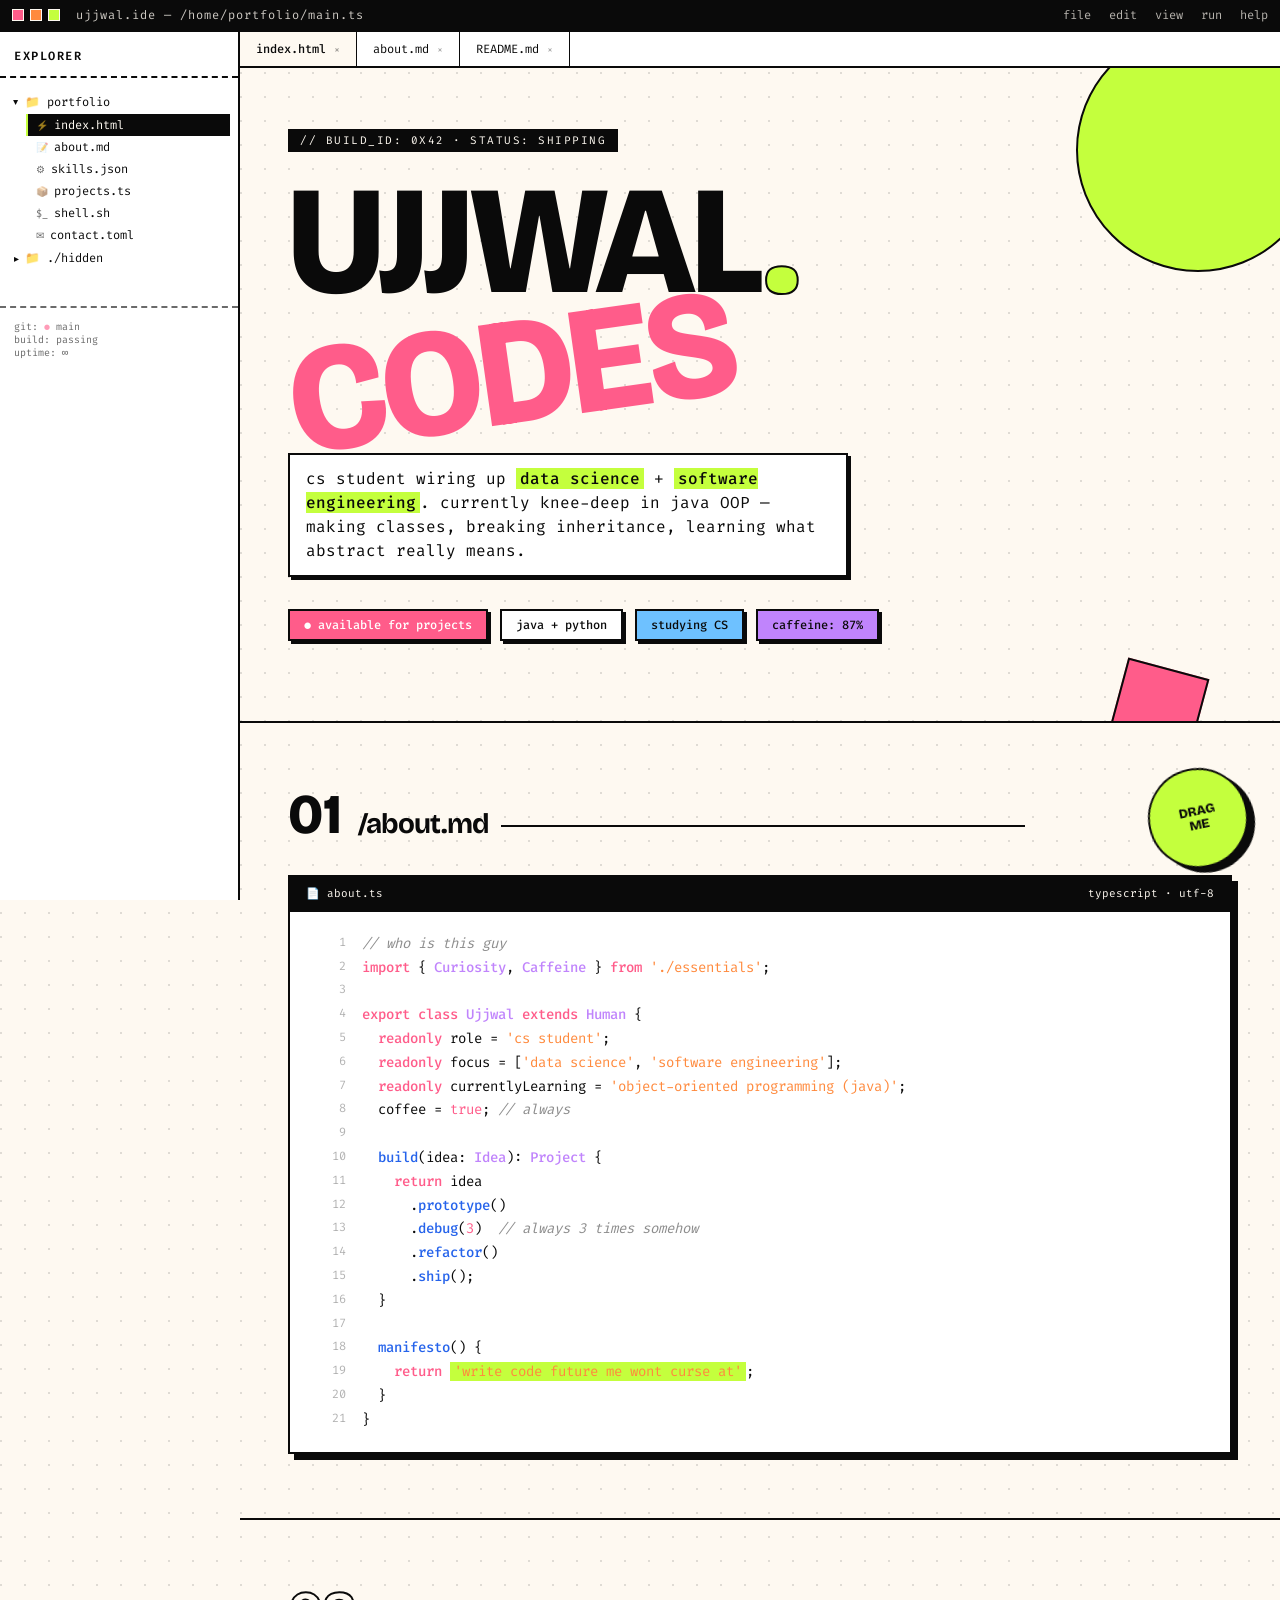
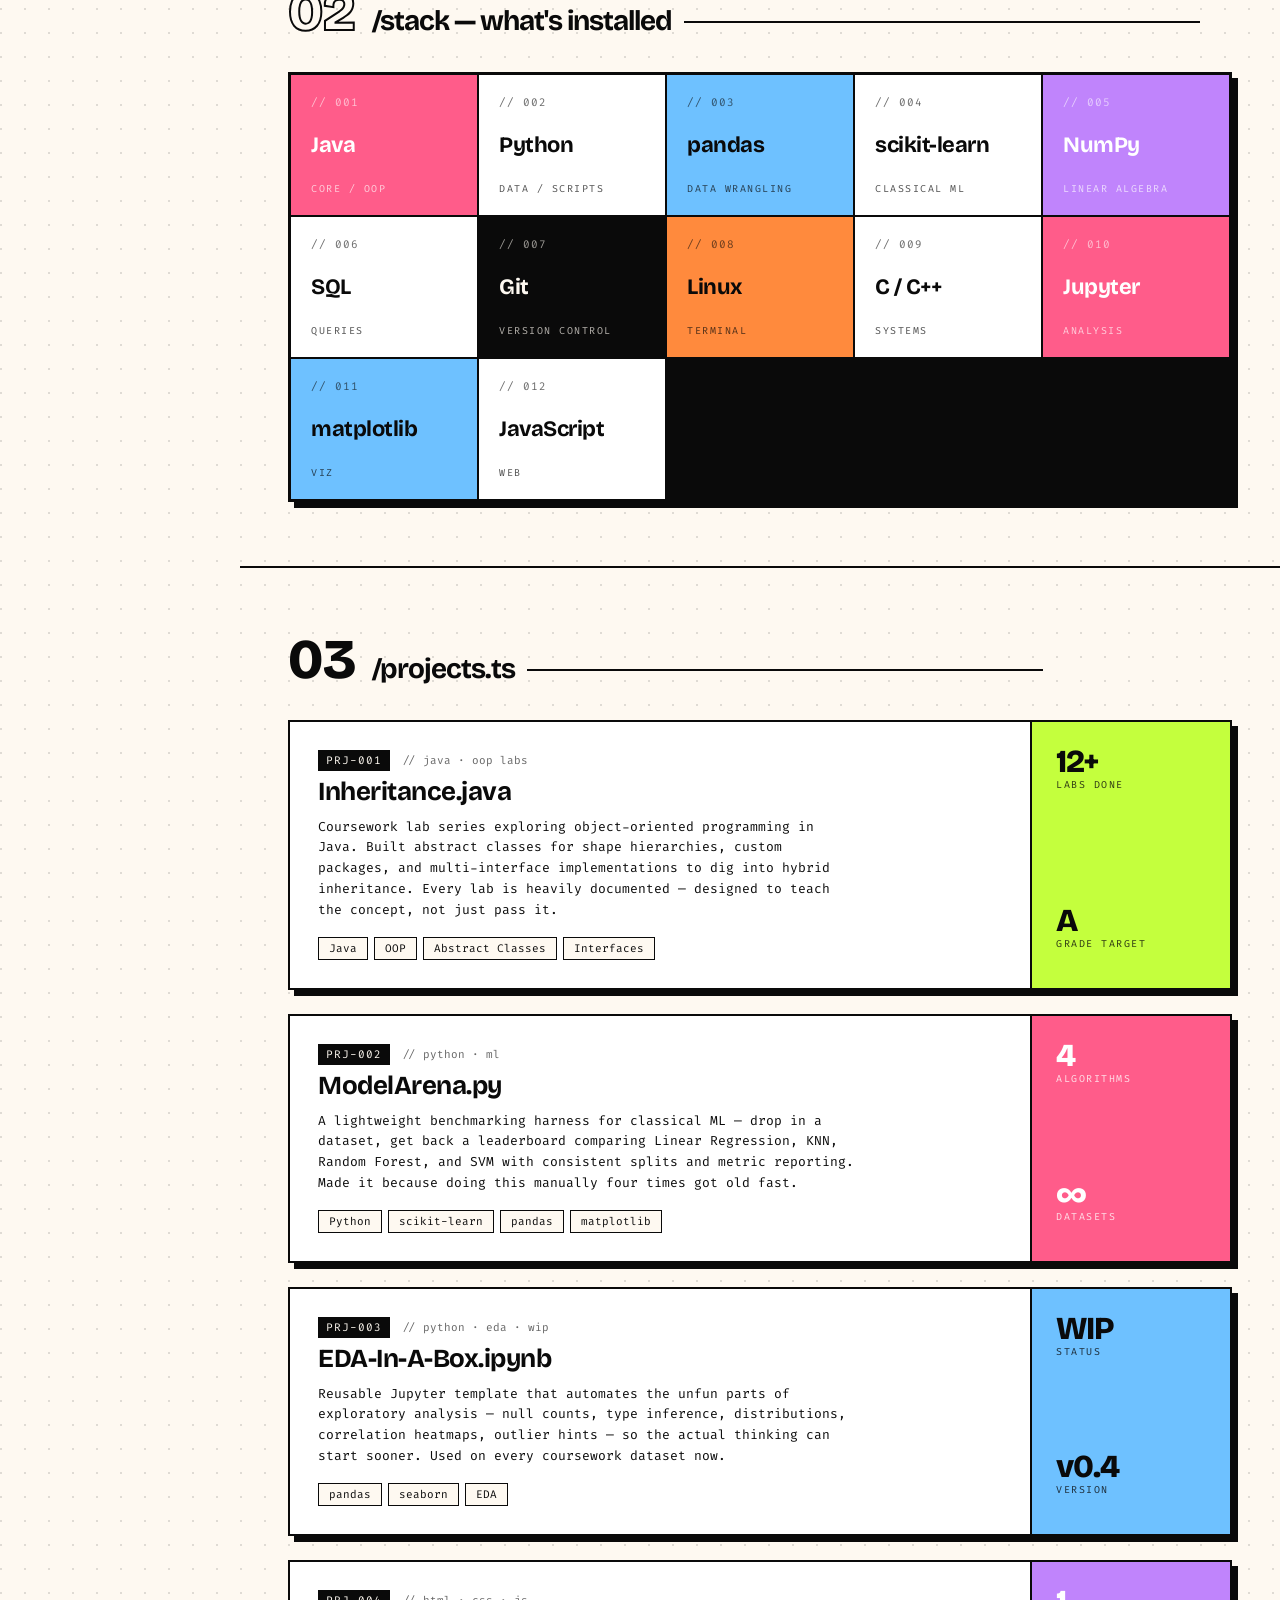
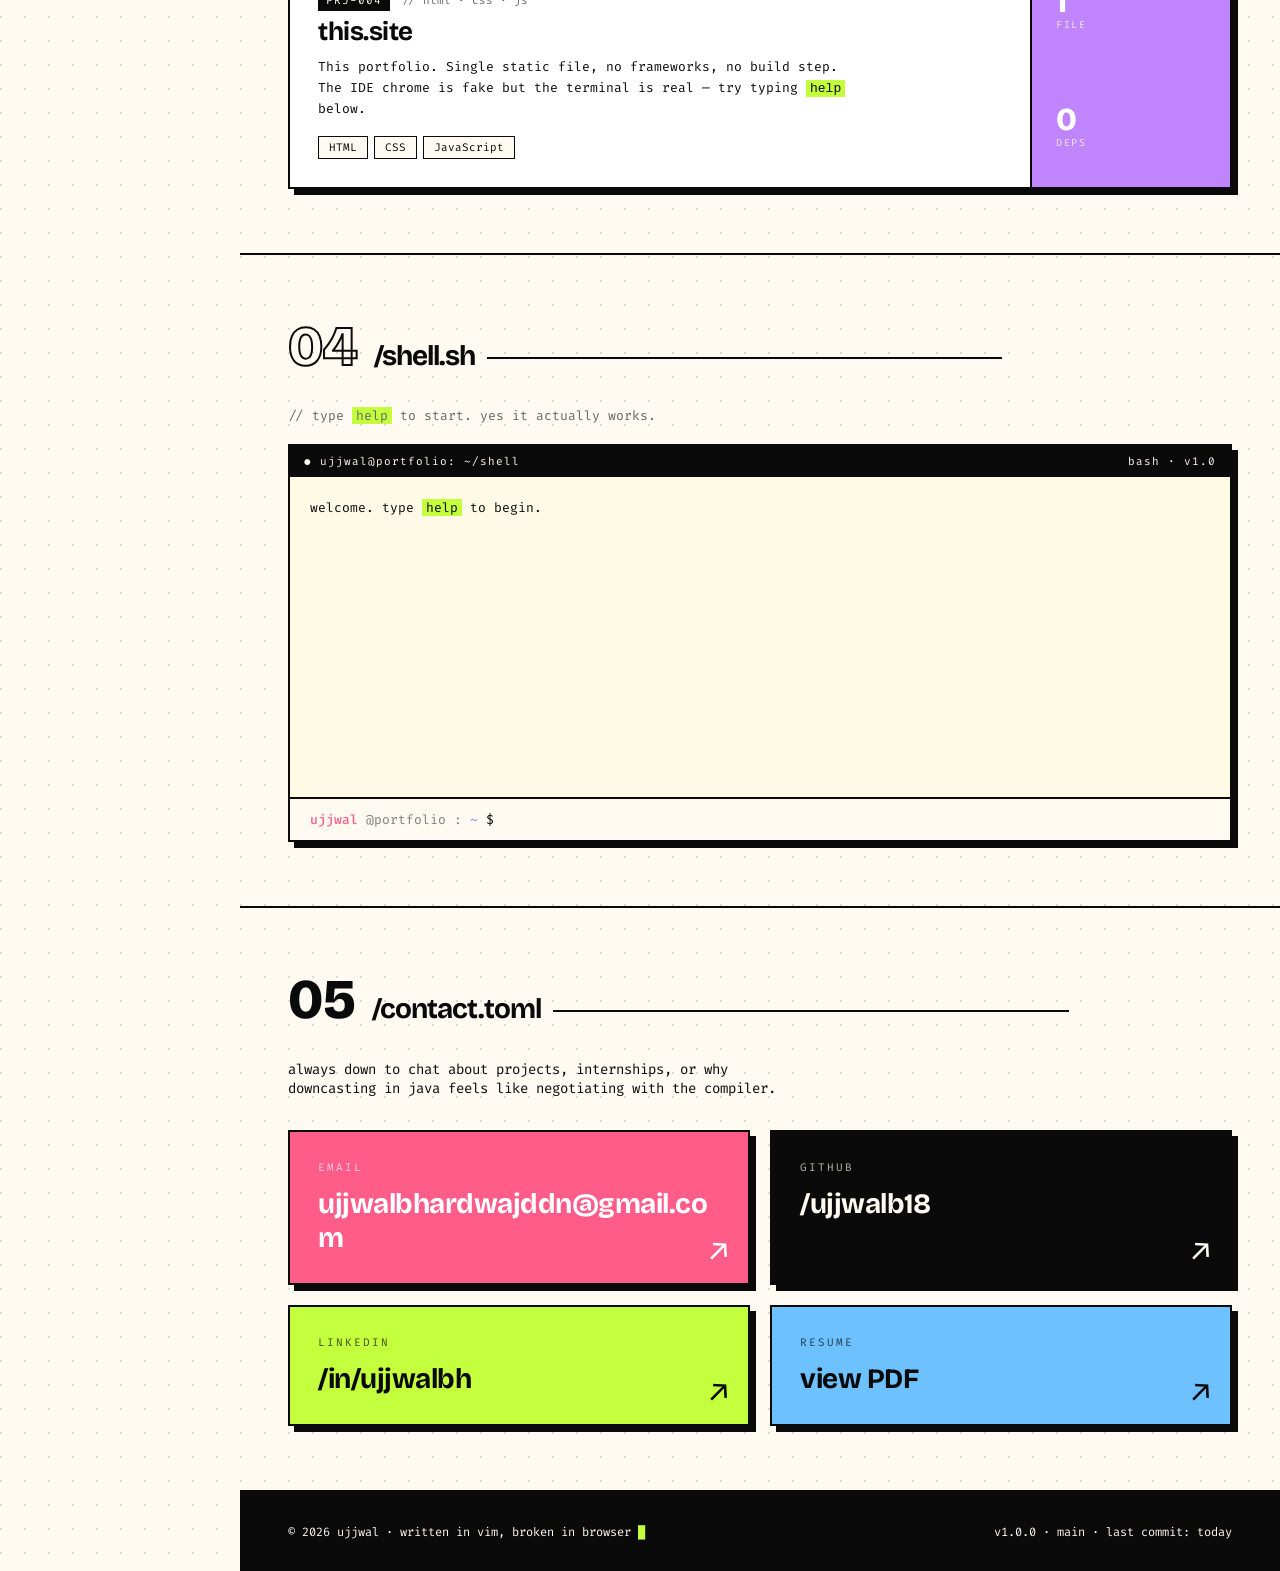
==== commit 9796114f: "Update Website.html" ====
--- a/Website.html
+++ b/Website.html
@@ -627,19 +627,19 @@
       </div>
       <p style="font-size:14px;margin-bottom:32px;max-width:520px;">always down to chat about projects, internships, or why downcasting in java feels like negotiating with the compiler.</p>
       <div class="contact-mosaic">
-        <a class="ccard" href="mailto:your.email@example.com">
+        <a class="ccard" href="mailto:ujjwalbhardwajddn@gmail.com">
           <div class="label">email</div>
-          <div class="val">your.email@example.com</div>
+          <div class="val">ujjwalbhardwajddn@gmail.com</div>
           <div class="arrow">↗</div>
         </a>
-        <a class="ccard" href="https://github.com/yourusername" target="_blank" rel="noopener">
+        <a class="ccard" href="https://github.com/ujjwalb18" target="_blank" rel="noopener">
           <div class="label">github</div>
-          <div class="val">/yourusername</div>
+          <div class="val">/ujjwalb18</div>
           <div class="arrow">↗</div>
         </a>
-        <a class="ccard" href="https://linkedin.com/in/yourusername" target="_blank" rel="noopener">
+        <a class="ccard" href="https://linkedin.com/in/ujjwalbh" target="_blank" rel="noopener">
           <div class="label">linkedin</div>
-          <div class="val">/in/yourusername</div>
+          <div class="val">/in/ujjwalbh</div>
           <div class="arrow">↗</div>
         </a>
         <a class="ccard" href="#">
@@ -751,7 +751,7 @@
       'PRJ-004 this.site          <span style="opacity:0.6">[you are here]</span>',
     ],
     contact: () => [
-      'email   : your.email@example.com',
+      'email   : ujjwalbhardwajddn@gmail.com',
       'github  : github.com/yourusername',
       'linkedin: linkedin.com/in/yourusername',
     ],
